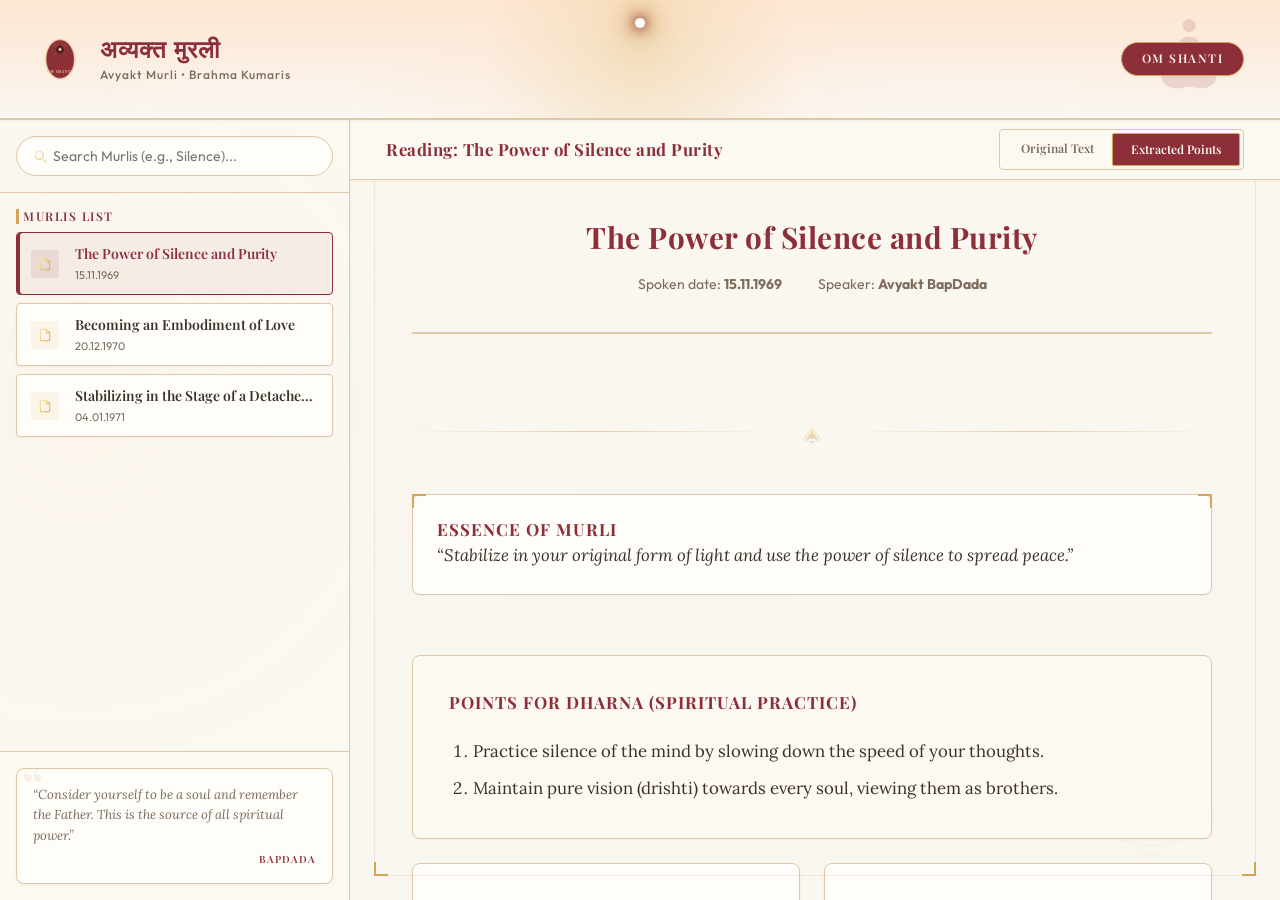
==== UI trials/index.html @ bed25182 "added UI trials folder" ====
<!DOCTYPE html>
<html lang="en">
<head>
  <meta charset="UTF-8">
  <meta name="viewport" content="width=device-width, initial-scale=1.0">
  <title>Avyakt Murli - Morning Nectar of Peace</title>
  
  <!-- Modern Premium Book & Manuscript Fonts -->
  <link rel="preconnect" href="https://fonts.googleapis.com">
  <link rel="preconnect" href="https://fonts.gstatic.com" crossorigin>
  <link href="https://fonts.googleapis.com/css2?family=Cinzel:wght@600;700;800&family=Lora:ital,wght@0,400;0,500;0,600;1,400&family=Playfair+Display:ital,wght@0,600;0,700;1,400&family=Outfit:wght@400;500;600&display=swap" rel="stylesheet">
  
  <!-- Individual Stylesheets (Fulfilling specific modular CSS requirements) -->
  <link rel="stylesheet" href="css/variables.css">
  <link rel="stylesheet" href="css/reset.css">
  <link rel="stylesheet" href="css/layout.css">
  <link rel="stylesheet" href="css/header.css">
  <link rel="stylesheet" href="css/sidebar.css">
  <link rel="stylesheet" href="css/content.css">
  <link rel="stylesheet" href="css/cards.css">
  <link rel="stylesheet" href="css/buttons.css">
  <link rel="stylesheet" href="css/decorations.css">
  <link rel="stylesheet" href="css/footer.css">
  <link rel="stylesheet" href="css/responsive.css">
</head>
<body>

  <!-- Main Application Container -->
  <div class="app-container">
    
    <!-- Hero Header Section -->
    <header class="app-header">
      <!-- Sunrise Sky & Cloud Layers -->
      <div class="header-meditation-bg">
        <div class="sunrise-sky"></div>
        <div class="cloud-layer cloud-1"></div>
        <div class="cloud-layer cloud-2"></div>
      </div>
      
      <!-- Divine Center Light (Supreme Soul) -->
      <div class="supreme-soul-light" title="Shiva - Supreme Soul"></div>
      
      <!-- Yogi Meditation Silhouette on Right -->
      <div class="header-yogi-silhouette">
        <svg viewBox="0 0 100 100" class="yogi-svg">
          <path d="M50,22 C53.3,22 56,19.3 56,16 C56,12.7 53.3,10 50,10 C46.7,10 44,12.7 44,16 C44,19.3 46.7,22 50,22 Z 
                   M50,26 C43.5,26 39.5,31.2 38.3,37.3 C37.8,39.8 39.5,42.2 42.1,42.4 C44.5,42.6 46.5,41 46.8,38.7 C47.2,35.7 48.3,33.5 50,33.5 C51.7,33.5 52.8,35.7 53.2,38.7 C53.5,41 55.5,42.6 57.9,42.4 C60.5,42.2 62.2,39.8 61.7,37.3 C60.5,31.2 56.5,26 50,26 Z 
                   M50,37 C42,37 25,48 25,62 C25,67 29,72 37,73 C42,73.6 45,71.5 50,71.5 C55,71.5 58,73.6 63,73 C71,72 75,67 75,62 C75,48 58,37 50,37 Z" 
                fill="var(--color-maroon)" opacity="0.15"/>
        </svg>
      </div>
      
      <!-- Hamburger Menu for Mobile Devices -->
      <button class="btn-icon" id="btn-menu-toggle" aria-label="Toggle Navigation Sidebar" style="display: none; z-index: var(--z-sticky);">
        <img src="assets/search.svg" alt="Toggle Menu">
      </button>

      <!-- Logo Area -->
      <div class="logo-container">
        <img src="assets/logo.svg" alt="Avyakt Murli Logo" class="logo-icon">
        <div class="logo-title-group">
          <h1 class="logo-title">अव्यक्त मुरली</h1>
          <span class="logo-subtitle">Avyakt Murli &bull; Brahma Kumaris</span>
        </div>
      </div>
      
      <!-- Om Shanti Spiritual Pill Badge -->
      <div class="om-shanti-badge">
        <span>Om Shanti</span>
      </div>
    </header>

    <!-- App Body (Sidebar + Content Panel) -->
    <div class="app-body">
      
      <!-- Sidebar Navigation -->
      <aside class="app-sidebar" id="app-sidebar">
        <!-- Ambient Glowing Decoration -->
        <div class="glow-ambience glow-amber"></div>

        <!-- Search Box Container -->
        <div class="sidebar-search-container">
          <div class="search-box-wrapper">
            <input type="text" id="search-input" class="search-input" placeholder="Search Murlis (e.g., Silence)..." aria-label="Search Murli Files">
            <img src="assets/search.svg" alt="Search Icon" class="search-icon">
          </div>
        </div>

        <!-- Scrollable Navigation File List -->
        <nav class="sidebar-nav-container">
          <h2 class="sidebar-section-title">Murlis List</h2>
          <ul class="file-list-menu" id="sidebar-file-list">
            <!-- Dynamically populated by JS/app.js -->
          </ul>
        </nav>

        <!-- Spiritual Quote Area -->
        <div class="sidebar-quote-container">
          <div class="sidebar-quote-card">
            <p class="sidebar-quote-text" id="sidebar-quote-text">
              “Consider yourself to be a soul and remember the Father. This is the source of all spiritual power.”
            </p>
            <span class="sidebar-quote-author" id="sidebar-quote-author">BapDada</span>
          </div>
        </div>
      </aside>

      <!-- Main Reading Content Area -->
      <main class="app-content">
        <!-- Ambient Glowing Decoration -->
        <div class="glow-ambience glow-shiva-red"></div>

        <!-- Sacred Content Corner Frames -->
        <div class="sacred-frame">
          <div class="corner-decorator corner-top-left"></div>
          <div class="corner-decorator corner-top-right"></div>
          <div class="corner-decorator corner-bottom-left"></div>
          <div class="corner-decorator corner-bottom-right"></div>
        </div>

        <!-- Reading Content Toolbar -->
        <div class="content-toolbar">
          <h2 class="toolbar-title" id="toolbar-title">Loading Murli...</h2>
          
          <div class="toolbar-controls">
            <!-- View Mode Switch (Original / Extracted) -->
            <div class="btn-toggle">
              <span class="toggle-option" id="toggle-view-original">Original Text</span>
              <span class="toggle-option active" id="toggle-view-extracted">Extracted Points</span>
            </div>
          </div>
        </div>

        <!-- Reading Viewport -->
        <div class="content-viewport" id="content-viewport">
          <!-- Dynamically populated by JS/app.js -->
        </div>
      </main>

    </div> <!-- Close app-body -->
  </div> <!-- Close app-container -->

  <!-- Load Mobile Menu Toggle Style Helper -->
  <style>
    /* Inline helper to display hamburger on mobile layout */
    @media (max-width: 768px) {
      #btn-menu-toggle {
        display: inline-flex !important;
        margin-right: var(--space-md);
      }
    }
  </style>

  <!-- Application Logic Initialization -->
  <script src="js/app.js"></script>
</body>
</html>
---- UI trials/css/variables.css ----
/*
 * Avyakt Murli - Design Variables (Manuscript Style)
 * Purpose: Defines global design tokens for a warm, elegant, printed spiritual manuscript.
 */

:root {
  /* Color Palette - Cream & Gold Manuscript Theme */
  --bg-primary: #FAF6F0;         /* Warm book paper cream */
  --bg-secondary: #FCF8F2;       /* Slightly deeper cream for sidebar/panels */
  --bg-tertiary: #FFFDF9;        /* Bright ivory for elevated cards */
  --bg-glass: rgba(255, 253, 249, 0.9);
  --border-color: #DFC8A6;       /* Soft gold-beige border */
  --border-glow: rgba(212, 164, 91, 0.2);

  /* Brand Accents */
  --color-maroon: #8C2F39;       /* Primary spiritual maroon */
  --color-maroon-hover: #A63F4A;  /* Lighter maroon for hover states */
  --color-dark-brown: #4A3028;   /* Contrast dark brown */
  --color-gold: #D4A45B;         /* Antique gold */
  --color-gold-light: #E9C98D;   /* Warm soft gold */
  --color-cream-outline: #F5EFE6; /* Subtle button background */
  --color-white: #ffffff;
  
  /* Text Colors */
  --text-primary: #3D3028;       /* Deep warm brown-black (book print) */
  --text-secondary: #7C6A5A;     /* Muted grey-brown for metadata */
  --text-muted: #A39081;         /* Lighter brown-grey for details */
  --text-maroon: #8C2F39;        /* Maroon highlighted text */
  --text-gold: #D4A45B;          /* Gold text */

  /* Gradients */
  --grad-sunrise: linear-gradient(180deg, #FDE6D2 0%, #FAF6F0 100%); /* Sunrise glow */
  --grad-gold: linear-gradient(135deg, #E9C98D 0%, #D4A45B 100%);
  --grad-maroon: linear-gradient(135deg, #8C2F39 0%, #5C1D24 100%);
  
  /* Spacing Scale */
  --space-xs: 0.25rem;  /* 4px */
  --space-sm: 0.5rem;   /* 8px */
  --space-md: 1rem;     /* 16px */
  --space-lg: 1.5rem;   /* 24px */
  --space-xl: 2.25rem;  /* 36px */
  --space-2xl: 3.5rem;  /* 56px */
  --space-3xl: 5rem;    /* 80px */

  /* Typography - Font Sizes */
  --font-xs: 0.75rem;    /* 12px */
  --font-sm: 0.875rem;   /* 14px */
  --font-md: 1.05rem;    /* 17px (Increased for book readability) */
  --font-lg: 1.25rem;    /* 20px */
  --font-xl: 1.5rem;     /* 24px */
  --font-2xl: 1.85rem;   /* 29px */
  --font-3xl: 2.5rem;    /* 40px */
  --font-4xl: 3.5rem;    /* 56px */

  /* Font Families - Book Typography */
  --font-sans: 'Outfit', -apple-system, BlinkMacSystemFont, "Segoe UI", Roboto, sans-serif;
  --font-serif: 'Playfair Display', 'Cinzel', 'Georgia', serif;
  --font-body: 'Lora', 'Georgia', serif; /* Book serif for content body */

  /* Border Radius - Classic, less rounded shapes */
  --radius-sm: 2px;
  --radius-md: 4px;
  --radius-lg: 8px;
  --radius-xl: 12px;
  --radius-full: 9999px;

  /* Shadows & Glows - Very subtle, paper-like overlay shadows */
  --shadow-sm: 0 1px 3px rgba(74, 48, 40, 0.05);
  --shadow-md: 0 4px 12px rgba(74, 48, 40, 0.08);
  --shadow-lg: 0 8px 24px rgba(74, 48, 40, 0.12);
  --glow-gold: 0 0 10px rgba(212, 164, 91, 0.15);

  /* Animation Durations */
  --trans-fast: 0.15s ease;
  --trans-normal: 0.25s ease;
  --trans-slow: 0.4s cubic-bezier(0.25, 0.8, 0.25, 1);

  /* Z-Index Scale */
  --z-negative: -1;
  --z-base: 1;
  --z-flat: 10;
  --z-raised: 20;
  --z-sticky: 100;
  --z-overlay: 1000;
}
---- UI trials/css/layout.css ----
/*
 * Avyakt Murli - Layout stylesheet
 * Purpose: Manages structural layouts, grids, flex containers, and responsive skeleton boxes.
 * Component styling (colors, borders, typography) is defined in respective stylesheets.
 */

/* Main App Wrapper */
.app-container {
  display: flex;
  flex-direction: column;
  height: 100vh;
  width: 100vw;
  overflow: hidden;
  position: relative;
}

/* App Header (Hero Banner) */
.app-header {
  flex-shrink: 0;
  width: 100%;
  position: relative;
  z-index: var(--z-sticky);
}

/* App Main Body (Sidebar + Content Area) */
.app-body {
  display: flex;
  flex: 1;
  width: 100%;
  height: calc(100vh - 120px); /* 120px is header height, adjusted in responsive */
  overflow: hidden;
  position: relative;
}

/* Sidebar Layout */
.app-sidebar {
  flex-shrink: 0;
  width: 350px;
  height: 100%;
  display: flex;
  flex-direction: column;
  position: relative;
  z-index: var(--z-raised);
}

.sidebar-search-container {
  padding: var(--space-md);
  flex-shrink: 0;
}

.sidebar-nav-container {
  flex: 1;
  overflow-y: auto;
  padding: 0 var(--space-md) var(--space-md);
}

.sidebar-quote-container {
  padding: var(--space-md);
  flex-shrink: 0;
  margin-top: auto;
}

/* Content Area Layout */
.app-content {
  flex: 1;
  display: flex;
  flex-direction: column;
  height: 100%;
  overflow: hidden;
  position: relative;
  z-index: var(--z-base);
}

/* Toolbar - Top of Content Area */
.content-toolbar {
  height: 60px;
  padding: 0 var(--space-xl);
  display: flex;
  align-items: center;
  justify-content: space-between;
  flex-shrink: 0;
}

/* Scrollable Viewport for Murli Content */
.content-viewport {
  flex: 1;
  overflow-y: auto;
  padding: var(--space-xl) var(--space-2xl);
  display: flex;
  flex-direction: column;
  gap: var(--space-xl);
}

/* Reading container for text centering and readability */
.reading-container {
  max-width: 800px;
  width: 100%;
  margin: 0 auto;
  display: flex;
  flex-direction: column;
  gap: var(--space-lg);
}

/* Cards Grid Layout within Content */
.cards-row {
  display: grid;
  grid-template-columns: repeat(auto-fit, minmax(300px, 1fr));
  gap: var(--space-lg);
  margin-top: var(--space-xl);
}

/* Footer Container */
.app-footer {
  margin-top: auto;
  padding: var(--space-2xl) 0 var(--space-lg);
  width: 100%;
  text-align: center;
}

/* Extracted Points Panel Layout */
.extracted-points-container {
  display: flex;
  flex-direction: column;
  gap: var(--space-lg);
}

.extracted-points-container .cards-row {
  margin-top: 0;
}
---- UI trials/css/header.css ----
/*
 * Avyakt Murli - Header Stylesheet (Manuscript Style)
 * Purpose: Styles the spiritual sunrise header, Hindi logo, cloud layers, yogi silhouette, and Om Shanti badge.
 */

.app-header {
  height: 120px;
  background-color: var(--bg-secondary);
  border-bottom: 2px solid var(--border-color);
  padding: 0 var(--space-xl);
  display: flex;
  align-items: center;
  justify-content: space-between;
  overflow: hidden;
  position: relative;
  box-shadow: var(--shadow-sm);
}

/* Sunrise Sky Background */
.header-meditation-bg {
  position: absolute;
  top: 0;
  left: 0;
  right: 0;
  bottom: 0;
  background: var(--grad-sunrise);
  z-index: var(--z-negative);
  pointer-events: none;
}

.sunrise-sky {
  position: absolute;
  top: 0;
  left: 50%;
  transform: translateX(-50%);
  width: 500px;
  height: 100%;
  background: radial-gradient(circle, rgba(233, 201, 141, 0.4) 0%, rgba(254, 230, 210, 0.2) 60%, rgba(0,0,0,0) 100%);
}

/* Cloud Layers (CSS Drawings) */
.cloud-layer {
  position: absolute;
  background: var(--bg-primary);
  border-radius: var(--radius-full);
  opacity: 0.35;
  filter: blur(10px);
}

.cloud-1 {
  width: 250px;
  height: 60px;
  bottom: -20px;
  left: 10%;
}

.cloud-2 {
  width: 300px;
  height: 80px;
  bottom: -30px;
  right: 15%;
}

/* Yogi Silhouette Positioning */
.header-yogi-silhouette {
  position: absolute;
  right: var(--space-xl);
  bottom: 0;
  width: 110px;
  height: 110px;
  z-index: var(--z-flat);
  pointer-events: none;
}

.yogi-svg {
  width: 100%;
  height: 100%;
}

/* Divine Center Light (Supreme Soul) */
.supreme-soul-light {
  position: absolute;
  top: 18px;
  left: 50%;
  transform: translateX(-50%);
  width: 10px;
  height: 10px;
  background-color: var(--color-white);
  border-radius: var(--radius-full);
  box-shadow: 0 0 12px 3px rgba(140, 47, 57, 0.7), 0 0 25px 12px rgba(212, 164, 91, 0.5);
  z-index: var(--z-flat);
}

/* Logo Area */
.logo-container {
  display: flex;
  align-items: center;
  gap: var(--space-md);
  z-index: var(--z-flat);
}

.logo-icon {
  width: 48px;
  height: 48px;
}

.logo-title-group {
  display: flex;
  flex-direction: column;
}

.logo-title {
  font-family: var(--font-serif);
  font-size: var(--font-xl);
  font-weight: 700;
  color: var(--color-maroon);
  letter-spacing: 1px;
}

.logo-subtitle {
  font-family: var(--font-sans);
  font-size: var(--font-xs);
  color: var(--text-secondary);
  letter-spacing: 1px;
  font-weight: 500;
  margin-top: 2px;
}

/* Om Shanti Badge */
.om-shanti-badge {
  background-color: var(--color-maroon);
  color: var(--bg-primary);
  font-family: var(--font-serif);
  font-weight: 600;
  font-size: var(--font-xs);
  letter-spacing: 1.5px;
  padding: 6px 20px;
  border-radius: var(--radius-full);
  border: 1px solid var(--color-gold);
  box-shadow: var(--shadow-sm);
  transition: all var(--trans-fast);
  z-index: var(--z-flat);
  text-transform: uppercase;
}

.om-shanti-badge:hover {
  background-color: var(--color-maroon-hover);
  transform: translateY(-1px);
}
---- UI trials/css/sidebar.css ----
/*
 * Avyakt Murli - Sidebar Stylesheet (Manuscript Style)
 * Purpose: Styles the left manuscript navigation, search inputs, file items, and sidebar quotes.
 */

.app-sidebar {
  background-color: var(--bg-secondary);
  border-right: 1px solid var(--border-color);
  box-shadow: var(--shadow-sm);
}

/* Sidebar Search Box */
.sidebar-search-container {
  border-bottom: 1px solid var(--border-color);
}

.search-box-wrapper {
  position: relative;
  width: 100%;
}

.search-icon {
  position: absolute;
  left: var(--space-md);
  top: 50%;
  transform: translateY(-50%);
  width: 16px;
  height: 16px;
  opacity: 0.6;
  pointer-events: none;
  transition: opacity var(--trans-fast);
}

.search-input {
  width: 100%;
  padding: 8px 12px 8px 36px;
  background-color: var(--bg-tertiary);
  border: 1px solid var(--border-color);
  border-radius: var(--radius-full); /* Fully rounded search box */
  color: var(--text-primary);
  font-family: var(--font-sans);
  font-size: var(--font-sm);
  transition: border-color var(--trans-fast), box-shadow var(--trans-fast);
  box-shadow: inset 0 1px 2px rgba(74, 48, 40, 0.05);
}

.search-input:focus {
  outline: none;
  border-color: var(--color-maroon);
  box-shadow: 0 0 0 3px rgba(140, 47, 57, 0.1);
}

.search-input:focus + .search-icon {
  opacity: 0.9;
}

/* Section Title */
.sidebar-section-title {
  font-family: var(--font-serif);
  font-size: var(--font-xs);
  color: var(--color-maroon);
  letter-spacing: 1.5px;
  text-transform: uppercase;
  margin: var(--space-md) 0 var(--space-sm);
  padding-left: var(--space-xs);
  border-left: 3px solid var(--color-gold);
}

/* Scrollable File List */
.file-list-menu {
  display: flex;
  flex-direction: column;
  gap: var(--space-sm);
}

.file-item {
  display: flex;
  align-items: center;
  gap: var(--space-md);
  padding: 10px 14px;
  background-color: var(--bg-tertiary);
  border: 1px solid var(--border-color);
  border-radius: var(--radius-md);
  cursor: pointer;
  transition: all var(--trans-normal);
  box-shadow: var(--shadow-sm);
}

.file-item:hover {
  background-color: #FAF6F0;
  border-color: var(--color-gold);
  transform: translateY(-1px);
}

.file-item.active {
  background-color: rgba(140, 47, 57, 0.05);
  border-color: var(--color-maroon);
  box-shadow: inset 3px 0 0 var(--color-maroon);
}

.file-icon-wrapper {
  flex-shrink: 0;
  width: 28px;
  height: 28px;
  border-radius: var(--radius-sm);
  background: rgba(212, 164, 91, 0.1);
  display: flex;
  align-items: center;
  justify-content: center;
  transition: background-color var(--trans-fast);
}

.file-item.active .file-icon-wrapper {
  background: rgba(140, 47, 57, 0.1);
}

.file-item-icon {
  width: 14px;
  height: 14px;
}

.file-info {
  display: flex;
  flex-direction: column;
  overflow: hidden;
}

.file-title {
  font-family: var(--font-serif);
  font-size: var(--font-sm);
  font-weight: 600;
  color: var(--text-primary);
  white-space: nowrap;
  overflow: hidden;
  text-overflow: ellipsis;
}

.file-item.active .file-title {
  color: var(--color-maroon);
}

.file-date {
  font-family: var(--font-sans);
  font-size: 11px;
  color: var(--text-secondary);
  margin-top: 1px;
}

/* Quote Area in Sidebar */
.sidebar-quote-container {
  border-top: 1px solid var(--border-color);
  background-color: var(--bg-secondary);
}

.sidebar-quote-card {
  padding: var(--space-md);
  border-radius: var(--radius-lg);
  border: 1px solid var(--border-color);
  background-color: var(--bg-tertiary);
  position: relative;
  overflow: hidden;
  box-shadow: var(--shadow-sm);
}

.sidebar-quote-card::before {
  content: "“";
  position: absolute;
  top: -12px;
  left: 4px;
  font-family: var(--font-serif);
  font-size: 3.5rem;
  color: rgba(212, 164, 91, 0.15);
  line-height: 1;
}

.sidebar-quote-text {
  font-family: var(--font-body);
  font-size: 13px;
  font-style: italic;
  color: var(--text-secondary);
  position: relative;
  z-index: var(--z-base);
  line-height: 1.6;
}

.sidebar-quote-author {
  display: block;
  text-align: right;
  font-family: var(--font-serif);
  font-size: 10px;
  color: var(--color-maroon);
  margin-top: var(--space-xs);
  text-transform: uppercase;
  letter-spacing: 1px;
  font-weight: 600;
}
---- UI trials/css/content.css ----
/*
 * Avyakt Murli - Content Stylesheet (Manuscript Style)
 * Purpose: Styles the printed reading pane, book typography, paragraph separators, and spiritual section headers.
 */

.app-content {
  background-color: var(--bg-primary);
}

/* Toolbar Style */
.content-toolbar {
  background-color: var(--bg-secondary);
  border-bottom: 1px solid var(--border-color);
  box-shadow: var(--shadow-sm);
  z-index: var(--z-sticky);
}

.toolbar-title {
  font-family: var(--font-serif);
  font-size: var(--font-md);
  color: var(--color-maroon);
  font-weight: 700;
  letter-spacing: 0.5px;
}

.toolbar-controls {
  display: flex;
  align-items: center;
  gap: var(--space-md);
}

/* Reading Viewport Scroll styling */
.content-viewport {
  scrollbar-gutter: stable;
}

/* Reading Header Details */
.murli-header-container {
  border-bottom: 2px solid var(--border-color);
  padding-bottom: var(--space-xl);
  margin-bottom: var(--space-xl);
  text-align: center;
  position: relative;
}

.murli-title {
  font-family: var(--font-serif);
  font-size: var(--font-2xl);
  font-weight: 700;
  color: var(--color-maroon);
  margin-bottom: var(--space-md);
  line-height: 1.4;
  letter-spacing: 0.5px;
}

.murli-meta-info {
  display: flex;
  justify-content: center;
  align-items: center;
  gap: var(--space-xl);
  font-family: var(--font-sans);
  font-size: var(--font-sm);
  color: var(--text-secondary);
}

.meta-item {
  display: flex;
  align-items: center;
  gap: var(--space-xs);
}

/* Murli Body Paragraphs (Book Style) */
.murli-body-text {
  font-family: var(--font-body);
  font-size: var(--font-md);
  line-height: 1.9;
  color: var(--text-primary);
  text-align: justify;
}

.murli-paragraph {
  margin-bottom: var(--space-xl);
  padding-bottom: var(--space-lg);
  border-bottom: 1px dashed rgba(223, 200, 166, 0.4); /* Paragraph bottom divider */
  text-indent: 1.5rem;
}

.murli-paragraph:last-child {
  border-bottom: none;
  margin-bottom: 0;
  padding-bottom: 0;
}

/* Highlight blocks for important spiritual points */
.essence-block {
  background-color: rgba(212, 164, 91, 0.05);
  border-left: 3px solid var(--color-gold);
  border-top: 1px solid rgba(212, 164, 91, 0.15);
  border-right: 1px solid rgba(212, 164, 91, 0.15);
  border-bottom: 1px solid rgba(212, 164, 91, 0.15);
  padding: var(--space-lg);
  margin: var(--space-xl) 0;
  border-radius: var(--radius-md);
}

.essence-title {
  font-family: var(--font-serif);
  font-size: var(--font-md);
  color: var(--color-maroon);
  margin-bottom: var(--space-xs);
  font-weight: 700;
  letter-spacing: 0.5px;
}

.essence-content {
  font-family: var(--font-body);
  font-style: italic;
  color: var(--text-primary);
  line-height: 1.7;
}

/* Heading structures for sections within the Murli */
.murli-section-header {
  font-family: var(--font-serif);
  font-size: var(--font-lg);
  color: var(--color-maroon);
  margin: var(--space-xl) 0 var(--space-md);
  font-weight: 700;
  display: flex;
  align-items: center;
  gap: var(--space-md);
}

.murli-section-header::after {
  content: "";
  flex: 1;
  height: 1px;
  background: linear-gradient(90deg, var(--border-color) 0%, transparent 100%);
}

/* Special Spiritual components like Blessing and Slogan styles */
.spiritual-highlight-box {
  background-color: var(--bg-secondary);
  border: 1px solid var(--border-color);
  padding: var(--space-xl);
  border-radius: var(--radius-lg);
  margin-top: var(--space-xl);
  display: flex;
  flex-direction: column;
  gap: var(--space-md);
  box-shadow: var(--shadow-sm);
}

.highlight-box-title {
  font-family: var(--font-serif);
  font-size: var(--font-md);
  color: var(--color-maroon);
  font-weight: 700;
  letter-spacing: 1px;
  text-transform: uppercase;
}

.highlight-box-body {
  font-family: var(--font-body);
  font-size: var(--font-md);
  line-height: 1.8;
  color: var(--text-primary);
}

.highlight-box-body::first-line {
  font-weight: 700;
  color: var(--color-maroon);
}

/* Points for Dharna List Style */
.dharna-list {
  list-style-type: decimal;
  padding-left: var(--space-lg);
  color: var(--text-primary);
  display: flex;
  flex-direction: column;
  gap: var(--space-sm);
  margin-top: var(--space-sm);
}

.dharna-list li {
  line-height: 1.7;
  font-size: var(--font-md);
  font-family: var(--font-body);
}
---- UI trials/css/cards.css ----
/*
 * Avyakt Murli - Reusable Cards Stylesheet (Manuscript Style)
 * Purpose: Styles manuscript cards, blessings, slogans, and quotation panels.
 */

/* General Card Panel Base */
.card-panel {
  background-color: var(--bg-tertiary);
  border: 1px solid var(--border-color);
  border-radius: var(--radius-lg);
  box-shadow: var(--shadow-sm);
  padding: var(--space-lg);
  transition: transform var(--trans-normal), border-color var(--trans-normal), box-shadow var(--trans-normal);
  position: relative;
}

.card-panel:hover {
  transform: translateY(-2px);
  border-color: var(--color-gold);
  box-shadow: var(--shadow-md);
}

/* Specific Murli Card Component */
.card-murli {
  background-color: var(--bg-tertiary);
  border: 1px solid var(--border-color);
  border-radius: var(--radius-lg);
  padding: var(--space-xl);
  display: flex;
  flex-direction: column;
  justify-content: space-between;
  gap: var(--space-md);
  box-shadow: var(--shadow-sm);
  transition: all var(--trans-normal);
}

.card-murli:hover {
  transform: translateY(-3px);
  border-color: var(--color-gold);
  box-shadow: var(--shadow-md);
}

.card-murli-header {
  display: flex;
  justify-content: space-between;
  align-items: flex-start;
  width: 100%;
}

.card-murli-date {
  font-family: var(--font-serif);
  font-size: var(--font-sm);
  color: var(--color-maroon);
  font-weight: 700;
  letter-spacing: 0.5px;
}

.card-murli-badge {
  font-family: var(--font-sans);
  font-size: 11px;
  padding: 3px 8px;
  border-radius: var(--radius-sm);
  background: rgba(140, 47, 57, 0.05);
  color: var(--color-maroon);
  border: 1px solid rgba(140, 47, 57, 0.15);
  text-transform: uppercase;
  font-weight: 600;
  letter-spacing: 0.5px;
}

.card-murli-title {
  font-family: var(--font-serif);
  font-size: var(--font-lg);
  color: var(--text-primary);
  margin-top: var(--space-sm);
  line-height: 1.4;
  font-weight: 700;
}

.card-murli-excerpt {
  font-family: var(--font-body);
  font-size: var(--font-sm);
  color: var(--text-secondary);
  line-height: 1.6;
  flex-grow: 1;
}

.card-murli-footer {
  display: flex;
  justify-content: space-between;
  align-items: center;
  margin-top: var(--space-md);
  padding-top: var(--space-md);
  border-top: 1px solid var(--border-color);
}

/* Quote Card Component */
.card-quote {
  background-color: var(--bg-tertiary);
  border: 1px solid var(--border-color);
  border-radius: var(--radius-lg);
  padding: var(--space-xl);
  position: relative;
  text-align: center;
  box-shadow: var(--shadow-sm);
}

.card-quote-icon {
  font-family: var(--font-serif);
  font-size: 3rem;
  line-height: 1;
  color: var(--color-gold);
  opacity: 0.3;
  margin-bottom: var(--space-xs);
}

.card-quote-text {
  font-family: var(--font-body);
  font-size: var(--font-md);
  font-style: italic;
  line-height: 1.8;
  color: var(--text-primary);
  margin-bottom: var(--space-md);
}

.card-quote-speaker {
  font-family: var(--font-serif);
  font-size: var(--font-xs);
  color: var(--color-maroon);
  letter-spacing: 2px;
  text-transform: uppercase;
  font-weight: 600;
}

/* Essence Paragraph Styling in Card Panels */
.card-panel .essence-paragraph {
  font-family: var(--font-body);
  font-style: italic;
  color: var(--text-primary);
  font-size: var(--font-md);
  line-height: 1.8;
}
---- UI trials/css/buttons.css ----
/*
 * Avyakt Murli - Buttons Stylesheet (Manuscript Style)
 * Purpose: Styles manuscript-themed buttons, active states, cream outlines, and toggles.
 */

/* General Button Base */
.btn {
  display: inline-flex;
  align-items: center;
  justify-content: center;
  gap: var(--space-sm);
  padding: 8px 24px;
  font-family: var(--font-serif);
  font-size: var(--font-sm);
  font-weight: 600;
  letter-spacing: 0.5px;
  border-radius: var(--radius-md);
  border: 1px solid var(--border-color);
  transition: all var(--trans-normal);
  white-space: nowrap;
  user-select: none;
}

/* Primary Button - Maroon Active Button */
.btn-primary {
  background-color: var(--color-maroon);
  color: var(--bg-primary);
  border-color: var(--color-gold);
  box-shadow: var(--shadow-sm);
}

.btn-primary:hover:not(:disabled) {
  background-color: var(--color-maroon-hover);
  border-color: var(--color-gold-light);
  transform: translateY(-1px);
}

.btn-primary:active:not(:disabled) {
  transform: translateY(0);
}

/* Secondary Button - Cream Outline / Gold Border */
.btn-secondary {
  background-color: var(--bg-secondary);
  border-color: var(--border-color);
  color: var(--color-maroon);
  box-shadow: var(--shadow-sm);
}

.btn-secondary:hover:not(:disabled) {
  background-color: var(--bg-primary);
  border-color: var(--color-gold);
  color: var(--color-maroon-hover);
  transform: translateY(-1px);
}

.btn-secondary:active:not(:disabled) {
  transform: translateY(0);
}

/* Circular Icon-Only Buttons (Toolbar) */
.btn-icon {
  width: 38px;
  height: 38px;
  border-radius: var(--radius-md); /* Squared with small roundness, typical of book frames */
  display: inline-flex;
  align-items: center;
  justify-content: center;
  background-color: var(--bg-tertiary);
  border: 1px solid var(--border-color);
  color: var(--text-secondary);
  transition: all var(--trans-fast);
  padding: 0;
  box-shadow: var(--shadow-sm);
}

.btn-icon:hover:not(:disabled) {
  color: var(--color-maroon);
  border-color: var(--color-gold);
  background-color: var(--bg-secondary);
}

.btn-icon:active:not(:disabled) {
  transform: scale(0.97);
}

.btn-icon img {
  width: 16px;
  height: 16px;
}

/* Toggle Switch / Tab togglers (Original Text / Extracted Points) */
.btn-toggle {
  background-color: var(--bg-secondary);
  border: 1px solid var(--border-color);
  color: var(--text-secondary);
  position: relative;
  display: flex;
  padding: 3px;
  border-radius: var(--radius-md);
}

.toggle-option {
  padding: 6px 18px;
  font-family: var(--font-serif);
  font-size: var(--font-xs);
  font-weight: 600;
  border-radius: var(--radius-sm);
  cursor: pointer;
  transition: all var(--trans-fast);
}

/* Active view mode = solid maroon with cream text and gold border */
.toggle-option.active {
  background: var(--color-maroon);
  color: var(--bg-primary);
  border: 1px solid var(--color-gold);
  box-shadow: var(--shadow-sm);
}

/* Disabled States */
.btn:disabled,
.btn-icon:disabled,
.toggle-option:disabled {
  opacity: 0.4;
  cursor: not-allowed;
  transform: none !important;
  box-shadow: none !important;
  background: var(--bg-secondary) !important;
  border-color: var(--border-color) !important;
  color: var(--text-muted) !important;
}
---- UI trials/css/decorations.css ----
/*
 * Avyakt Murli - Decorations Stylesheet (Manuscript Style)
 * Purpose: Styles handcrafted borders, corner decorations, watermark lotus details, and dividers.
 */

/* Subtle Sun Rays / Soft Paper Ambient Underlays */
.glow-ambience {
  position: absolute;
  width: 500px;
  height: 500px;
  border-radius: var(--radius-full);
  pointer-events: none;
  filter: blur(120px);
  z-index: var(--z-negative);
  opacity: 0.12;
}

.glow-amber {
  top: 5%;
  right: 5%;
  background: radial-gradient(circle, var(--color-gold-light) 0%, transparent 70%);
}

.glow-shiva-red {
  bottom: 5%;
  left: 5%;
  background: radial-gradient(circle, rgba(140, 47, 57, 0.1) 0%, transparent 70%);
}

/* Sacred Corner Framings (Simulating printed parchment border lines) */
.sacred-frame {
  position: absolute;
  top: 24px;
  bottom: 24px;
  left: 24px;
  right: 24px;
  border: 1px solid rgba(223, 200, 166, 0.35); /* Soft gold inner border line */
  pointer-events: none;
  z-index: var(--z-base);
}

.corner-decorator {
  position: absolute;
  width: 14px;
  height: 14px;
  border: 2px solid var(--color-gold);
  pointer-events: none;
}

.corner-top-left {
  top: -1px;
  left: -1px;
  border-right: none;
  border-bottom: none;
}

.corner-top-right {
  top: -1px;
  right: -1px;
  border-left: none;
  border-bottom: none;
}

.corner-bottom-left {
  bottom: -1px;
  left: -1px;
  border-right: none;
  border-top: none;
}

.corner-bottom-right {
  bottom: -1px;
  right: -1px;
  border-left: none;
  border-top: none;
}

/* Static Watermark Lotus (Printed book design - No animation) */
.floating-lotus-bg {
  position: fixed;
  bottom: 20px;
  right: 20px;
  width: 220px;
  height: 220px;
  opacity: 0.025; /* Highly transparent watermark */
  pointer-events: none;
  z-index: var(--z-negative);
}

/* Symmetrical Manuscript Divider */
.spiritual-divider {
  display: flex;
  align-items: center;
  justify-content: center;
  margin: var(--space-lg) 0;
  width: 100%;
}

.spiritual-divider::before,
.spiritual-divider::after {
  content: "";
  flex: 1;
  height: 1px;
  background: linear-gradient(90deg, transparent 0%, var(--color-gold) 50%, transparent 100%);
  opacity: 0.5;
}

.spiritual-divider-icon {
  width: 28px;
  height: 28px;
  margin: 0 var(--space-lg);
  opacity: 0.65;
  filter: sepia(0.5); /* Antique printing look */
}
---- UI trials/css/footer.css ----
/*
 * Avyakt Murli - Footer Stylesheet (Manuscript Style)
 * Purpose: Styles the manuscript credit and closing blessing sections.
 */

.app-footer {
  border-top: 1px solid var(--border-color);
  margin-top: var(--space-2xl);
  padding: var(--space-xl) 0 var(--space-md);
  display: flex;
  flex-direction: column;
  align-items: center;
  gap: var(--space-sm);
}

.footer-quote {
  font-family: var(--font-serif);
  font-size: var(--font-sm);
  color: var(--color-maroon);
  font-style: italic;
  letter-spacing: 0.5px;
  max-width: 550px;
  line-height: 1.6;
}

.footer-credits {
  font-family: var(--font-sans);
  font-size: 11px;
  color: var(--text-muted);
  letter-spacing: 1px;
  text-transform: uppercase;
}

.footer-benediction {
  font-family: var(--font-serif);
  font-size: var(--font-sm);
  color: var(--color-maroon);
  font-weight: 700;
  letter-spacing: 2px;
  text-transform: uppercase;
  margin-top: 2px;
}
---- UI trials/css/responsive.css ----
/*
 * Avyakt Murli - Responsive Breakpoints Stylesheet
 * Purpose: Customizes structural widths, spacing, layouts, and visibility for desktop, laptop, tablet, and mobile screens.
 */

/* ==========================================================================
   1. Laptop Viewports (max-width: 1200px)
   ========================================================================== */
@media (max-width: 1200px) {
  .app-sidebar {
    width: 300px; /* Slimmer sidebar */
  }
  
  .content-viewport {
    padding: var(--space-xl) var(--space-xl);
  }
}

/* ==========================================================================
   2. Tablet Viewports (max-width: 992px)
   ========================================================================== */
@media (max-width: 992px) {
  .app-header {
    height: 100px;
    padding: 0 var(--space-lg);
  }
  
  .app-body {
    height: calc(100vh - 100px);
  }
  
  .app-sidebar {
    width: 280px;
  }
  
  .content-viewport {
    padding: var(--space-lg) var(--space-md);
  }
  
  .murli-title {
    font-size: var(--font-2xl);
  }
  
  .cards-row {
    grid-template-columns: 1fr; /* Stack cards vertically */
    gap: var(--space-md);
  }
}

/* ==========================================================================
   3. Mobile Viewports (max-width: 768px)
   ========================================================================== */
@media (max-width: 768px) {
  .app-header {
    height: 80px;
    padding: 0 var(--space-md);
  }
  
  .logo-title {
    font-size: var(--font-xl);
    letter-spacing: 1px;
  }
  
  .logo-subtitle {
    font-size: 9px;
    letter-spacing: 1.5px;
  }
  
  .logo-icon {
    width: 36px;
    height: 36px;
  }
  
  .om-shanti-badge {
    padding: var(--space-xs) var(--space-md);
    font-size: var(--font-xs);
  }

  .app-body {
    height: calc(100vh - 80px);
    position: relative;
  }
  
  /* Make sidebar a slide-in overlay on mobile */
  .app-sidebar {
    position: absolute;
    top: 0;
    left: -100%;
    width: 290px;
    height: 100%;
    transition: left var(--trans-slow);
    box-shadow: var(--shadow-lg);
    background-color: var(--bg-secondary);
  }
  
  .app-sidebar.active {
    left: 0;
  }

  .content-toolbar {
    padding: 0 var(--space-md);
  }
  
  .content-viewport {
    padding: var(--space-md);
  }
  
  .murli-title {
    font-size: var(--font-xl);
  }
  
  .murli-meta-info {
    flex-direction: column;
    align-items: flex-start;
    gap: var(--space-xs);
  }
}

/* ==========================================================================
   4. Small Mobile Devices (max-width: 480px)
   ========================================================================== */
@media (max-width: 480px) {
  .app-sidebar {
    width: 100%; /* Take full width when drawer is active on tiny screens */
  }
  
  .om-shanti-badge {
    display: none; /* Hide badge on very small screens to avoid header crowding */
  }
}
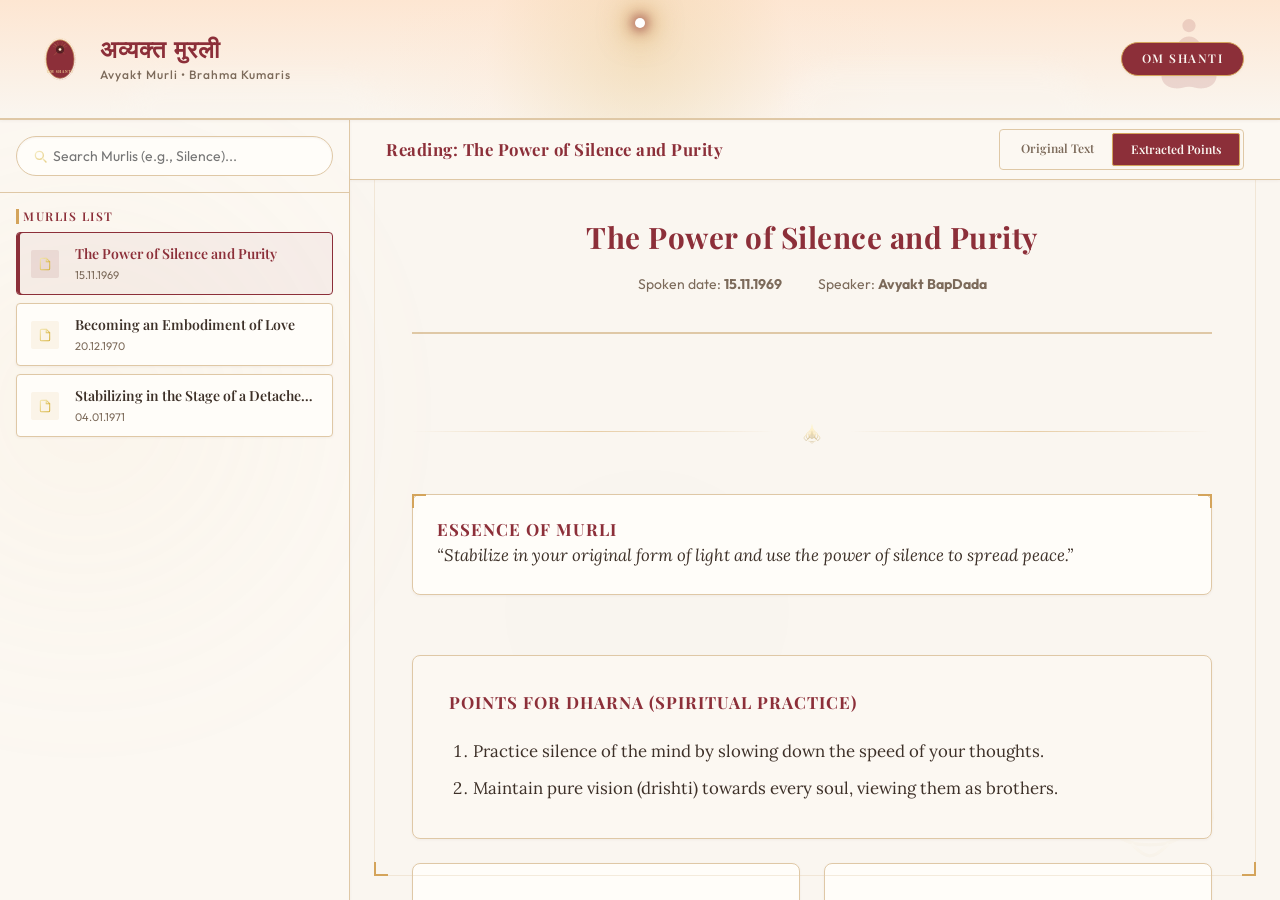
==== commit 2ef8f7a4: "final at 27 june" ====
--- a/UI trials/index.html
+++ b/UI trials/index.html
@@ -94,15 +94,6 @@
           </ul>
         </nav>
 
-        <!-- Spiritual Quote Area -->
-        <div class="sidebar-quote-container">
-          <div class="sidebar-quote-card">
-            <p class="sidebar-quote-text" id="sidebar-quote-text">
-              “Consider yourself to be a soul and remember the Father. This is the source of all spiritual power.”
-            </p>
-            <span class="sidebar-quote-author" id="sidebar-quote-author">BapDada</span>
-          </div>
-        </div>
       </aside>
 
       <!-- Main Reading Content Area -->
